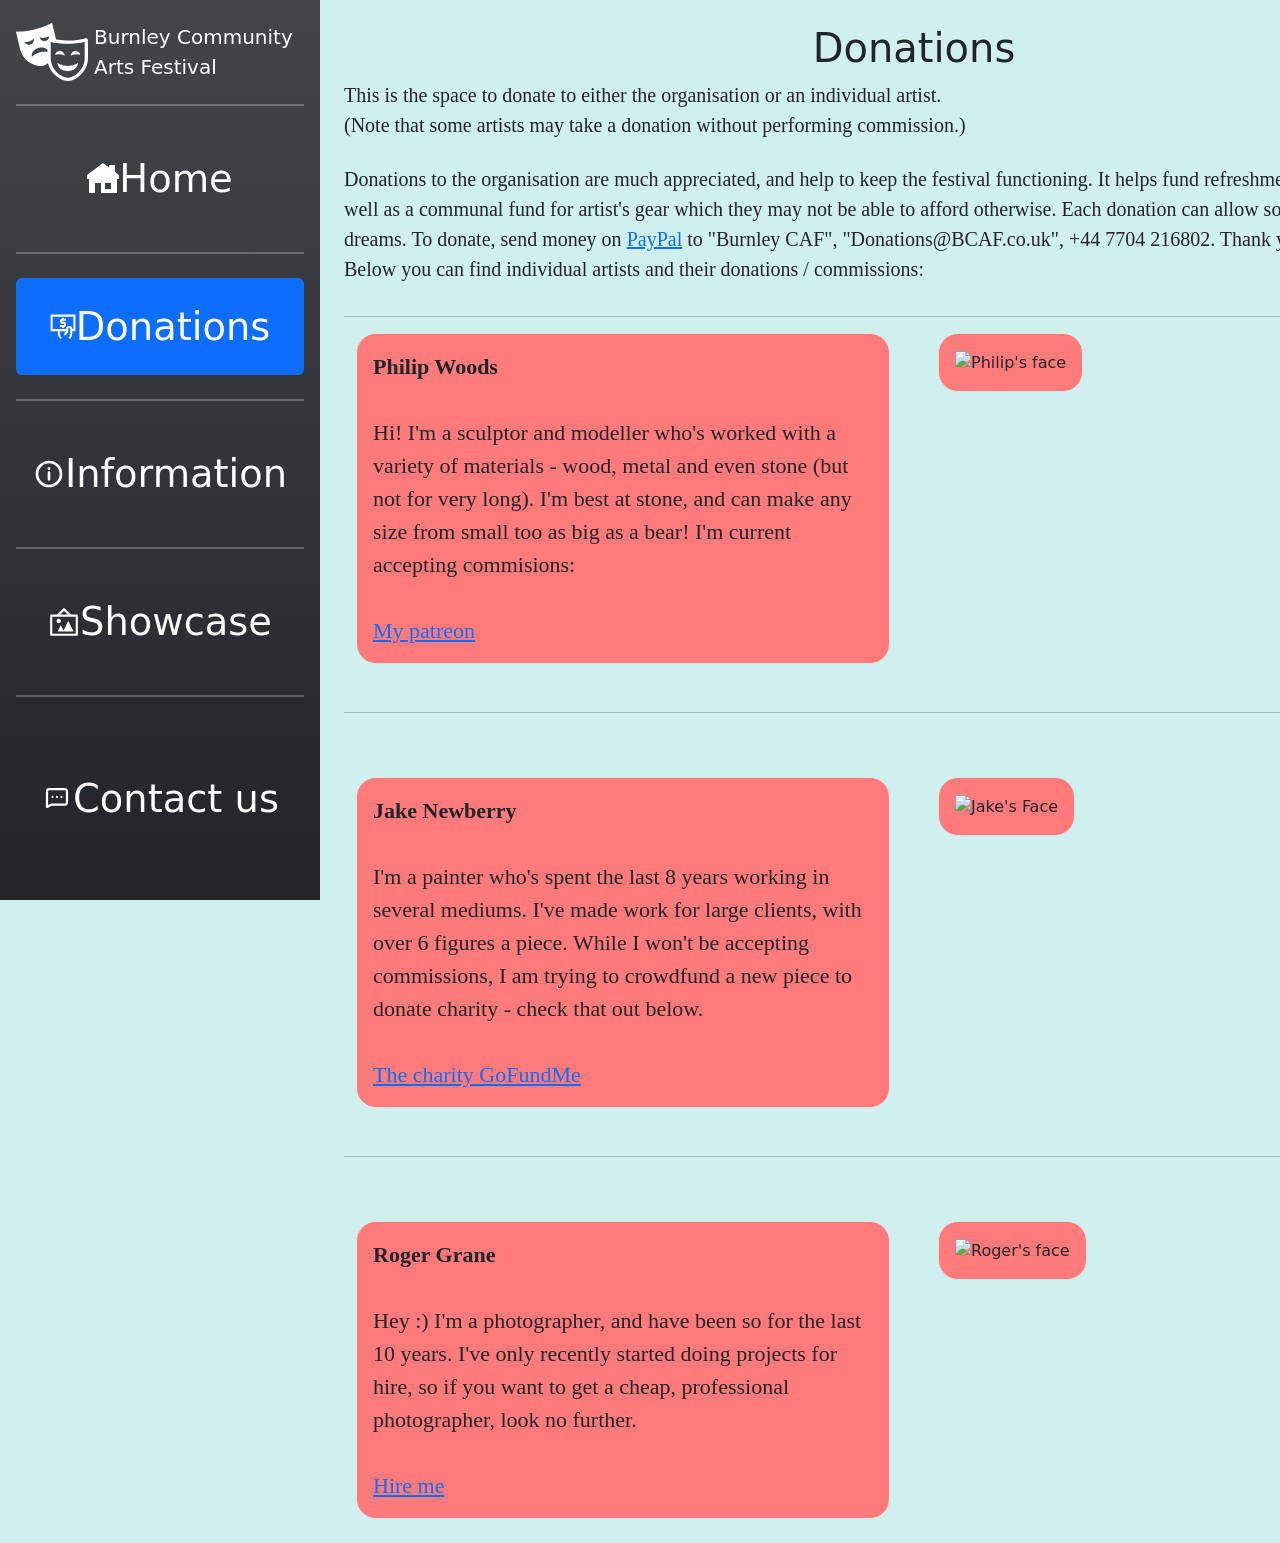
==== public/donation.html @ 47b30cad "bada bing bada boom" ====
<!DOCTYPE html>
<html lang="en">

<head>
    <title>BCAF: Donations</title>
    <link href="https://cdn.jsdelivr.net/npm/bootstrap@5.0.2/dist/css/bootstrap.min.css" rel="stylesheet"
        integrity="sha384-EVSTQN3/azprG1Anm3QDgpJLIm9Nao0Yz1ztcQTwFspd3yD65VohhpuuCOmLASjC" crossorigin="anonymous">
    <link rel="stylesheet" href="styles.css">
    <link rel="apple-touch-icon" sizes="180x180" href="/apple-touch-icon.png">
    <link rel="icon" type="image/png" sizes="32x32" href="/favicon-32x32.png">
    <link rel="icon" type="image/png" sizes="16x16" href="/favicon-16x16.png">
    <link rel="manifest" href="/site.webmanifest">
</head>
</head>

<body>
    
    <div class="d-flex" style="min-height: 100vh;">
        <!-- SIDEBAR -->
        <section data-name="sidebar" class="flex-shrink-0" style="width:25%; min-width:175px;">
            <div class="d-flex flex-column p-3 text-white bg-dark bg-gradient position-fixed h-100"
                style="overflow:hidden; width:25%; min-width:175px;" id="navbar">
                <a class="d-flex align-items-center mb-3 mb-md-0 me-md-auto text-white text-decoration-none">
                    <svg height="72px" width="72px" version="1.1" id="_x32_" xmlns="http://www.w3.org/2000/svg"
                        xmlns:xlink="http://www.w3.org/1999/xlink" viewBox="0 0 512 512" xml:space="preserve"
                        fill="#ffffff">
                        <g id="SVGRepo_bgCarrier" stroke-width="0"></g>
                        <g id="SVGRepo_tracerCarrier" stroke-linecap="round" stroke-linejoin="round"></g>
                        <g id="SVGRepo_iconCarrier">
                            <style type="text/css">
                                .st0 {
                                    fill: #ffffff;
                                }
                            </style>
                            <g>
                                <path class="st0"
                                    d="M293.686,333.324c5.976,52.529,58.497,59.684,74.014,59.684c15.521,0,68.042-7.155,74.01-59.684 c-9.545,8.358-40.582,22.691-74.01,22.691C334.276,356.014,303.239,341.681,293.686,333.324z">
                                </path>
                                <path class="st0"
                                    d="M312.681,272.069c12.31,1.33,23.671,5.338,33.591,11.37c0.394-17.695-12.824-33.041-30.747-34.969 c-17.827-1.92-33.926,10.126-37.423,27.344C288.894,272.189,300.622,270.778,312.681,272.069z">
                                </path>
                                <path class="st0"
                                    d="M389.129,283.439c9.919-6.032,21.285-10.039,33.587-11.37c12.067-1.291,23.786,0.12,34.579,3.745 c-3.498-17.218-19.596-29.264-37.42-27.344C401.948,250.398,388.73,265.744,389.129,283.439z">
                                </path>
                                <path class="st0"
                                    d="M511.724,171.919c0,0-0.02-0.216-0.036-0.327l-0.02-0.104l-0.02-0.144c-0.948-6.86-5.975-12.389-13.05-13.106 c-5.765-0.59-11.586,2.35-17.119,3.673c-11.405,2.693-22.97,4.74-34.535,6.462c-30.085,4.478-60.56,6.549-90.964,5.832 c-23.604-0.55-47.223-2.621-70.552-6.278c-8.7-36.101-23.006-95.259-27.058-112.023c-0.82-3.402-1.43-8.724-8.29-3.792 c-4.96,3.593-54.665,28.874-118.249,44.243C68.247,111.724,12.475,111.916,6.42,111c-8.346-1.275-6.466,3.744-5.641,7.146 C5.133,136.16,21.294,203.039,29.7,237.777c20.496,84.87,111.994,128.117,164.213,115.489c11.242-2.717,22.918-8.573,34.125-16.939 c11.282,46.108,43.136,86.902,84.714,109.784c13.413,7.378,28.077,12.979,43.311,15.027c14.935,2.023,29.942-0.167,44.14-5.02 c27.938-9.56,52.665-28.213,71.624-50.649c18.481-21.886,31.731-48.227,37.172-76.408c2.506-12.964,2.848-25.934,2.848-39.073 V186.977C511.848,182.029,512.262,176.842,511.724,171.919z M61.156,185.351c11.358,0.972,23.082-0.398,34.487-4.493 c11.656-4.176,21.776-10.733,29.99-18.932c4.534,17.098-4.705,35.129-21.679,41.2C87.086,209.182,68.606,201.262,61.156,185.351z M223.564,256.612c-13.808-2.852-33.539-3.991-52.84,0.685c-28.596,6.908-52.18,25.576-58.625,34.691 c-5.744-46.156,37.694-63.134,50.98-66.354c10.202-2.47,40.001-5.832,60.485,12.629V256.612z M231.835,159.648 c-1.932,3.928-4.581,7.466-7.844,10.406c-5.008,4.526-11.405,7.633-18.6,8.581c-17.875,2.327-34.324-9.489-38.108-26.794 c11.07,3.554,23.046,4.764,35.328,3.171c12.019-1.57,23.082-5.705,32.734-11.76C235.564,149.083,234.289,154.677,231.835,159.648z M488.574,284.937c0,12.708,0.16,25.337-2.079,37.91c-1.933,10.867-5.247,21.448-9.72,31.519c-0.056,0.104-0.112,0.231-0.164,0.358 c-0.015,0.048-0.055,0.104-0.071,0.175c-0.088,0.183-0.164,0.374-0.251,0.557c-0.159,0.374-0.339,0.749-0.518,1.14 c0.048-0.144,0.123-0.263,0.179-0.415c-11.354,24.644-29.67,46.164-51.892,61.66c-12.302,8.589-26.109,15.593-40.813,18.939 c-13.732,3.155-27.284,1.825-40.57-2.701c-27.826-9.506-52.032-29.814-69.01-53.526c-13.286-18.564-22.277-40.076-25.496-62.576 c-0.88-6.103-1.326-12.302-1.326-18.516V184.149c14.274,3.513,28.83,6.102,43.438,8.07c9.314,1.275,18.676,2.295,27.986,3.14 c31.193,2.805,62.548,2.964,93.757,0.43c25.66-2.079,51.514-5.497,76.551-11.656V284.937z">
                                </path>
                            </g>
                        </g>
                    </svg>
                    <span class="fs-5" style="padding: 6px;">Burnley Community Arts Festival</span>
                </a>
                <hr style="border-top: 2px outset rgb(255, 255, 255);">
                <ul class="nav nav-pills flex-column mb-auto flex-grow-1">
                    <li class="nav-item flex-grow-1">
                        <a href="index.html" class="nav-link text-white my-2">
                            <svg width="32px" height="32px" viewBox="0 0 16 16" fill="none"
                                xmlns="http://www.w3.org/2000/svg" transform="matrix(1, 0, 0, 1, 0, 0)">
                                <g id="SVGRepo_bgCarrier" stroke-width="0"></g>
                                <g id="SVGRepo_tracerCarrier" stroke-linecap="round" stroke-linejoin="round"></g>
                                <g id="SVGRepo_iconCarrier">
                                    <path fill-rule="evenodd" clip-rule="evenodd"
                                        d="M8 0L0 6V8H1V15H4V10H7V15H15V8H16V6L14 4.5V1H11V2.25L8 0ZM9 10H12V13H9V10Z"
                                        fill="#ffffff"></path>
                                </g>
                            </svg>
                            Home
                        </a>
                    </li>
                    <hr style="border-top: 2px outset rgb(255, 255, 255);">
                    <li class="nav-item flex-grow-1">
                        <a href="#" class="nav-link active text-white my-2 ">
                            <svg width="26px" height="26px" viewBox="0 0 24.00 24.00" id="Layer_1" data-name="Layer 1"
                                xmlns="http://www.w3.org/2000/svg" fill="#ffffff" stroke="#ffffff"
                                transform="rotate(0)matrix(1, 0, 0, 1, 0, 0)">
                                <g id="SVGRepo_bgCarrier" stroke-width="0" transform="translate(0,0), scale(1)"></g>
                                <g id="SVGRepo_tracerCarrier" stroke-linecap="round" stroke-linejoin="round"
                                    stroke="#37ff00" stroke-width="0.144"></g>
                                <g id="SVGRepo_iconCarrier">
                                    <defs>
                                        <style>
                                            .cls-1 {
                                                fill: none;
                                                stroke: #ffffff;
                                                stroke-miterlimit: 10;
                                                stroke-width: 1.91px;
                                            }
                                        </style>
                                    </defs>
                                    <polyline class="cls-1"
                                        points="15.82 14.86 8.18 14.86 1.5 14.86 1.5 1.5 22.5 1.5 22.5 14.86 19.64 14.86">
                                    </polyline>
                                    <path class="cls-1"
                                        d="M9.14,11.05h3.34a1.44,1.44,0,0,0,1.43-1.44h0a1.43,1.43,0,0,0-1.43-1.43h-1a1.43,1.43,0,0,1-1.43-1.43h0a1.43,1.43,0,0,1,1.43-1.43h3.34">
                                    </path>
                                    <line class="cls-1" x1="12" y1="3.41" x2="12" y2="5.32"></line>
                                    <line class="cls-1" x1="12" y1="11.05" x2="12" y2="12.95"></line>
                                    <path class="cls-1"
                                        d="M17.73,22.5h0a6.52,6.52,0,0,0,1.91-4.61v-4A1.91,1.91,0,0,0,17.73,12h0a1.9,1.9,0,0,0-1.91,1.91v2.86l-.2.1a3.1,3.1,0,0,0-1.71,2.77h0">
                                    </path>
                                    <path class="cls-1" d="M8.18,14.86v3a6.52,6.52,0,0,0,1.91,4.61"></path>
                                </g>
                            </svg>
                            Donations
                        </a>
                    </li>
                    <hr style="border-top: 2px outset rgb(255, 255, 255);">
                    <li class="nav-item flex-grow-1">
                        <a href="info.html" class="nav-link text-white my-2 ">
                            <svg width="32px" height="32px" viewBox="0 0 24 24" fill="none"
                                xmlns="http://www.w3.org/2000/svg" transform="matrix(1, 0, 0, 1, 0, 0)">
                                <g id="SVGRepo_bgCarrier" stroke-width="0"></g>
                                <g id="SVGRepo_tracerCarrier" stroke-linecap="round" stroke-linejoin="round"></g>
                                <g id="SVGRepo_iconCarrier">
                                    <g id="Warning / Info">
                                        <path id="Vector"
                                            d="M12 11V16M12 21C7.02944 21 3 16.9706 3 12C3 7.02944 7.02944 3 12 3C16.9706 3 21 7.02944 21 12C21 16.9706 16.9706 21 12 21ZM12.0498 8V8.1L11.9502 8.1002V8H12.0498Z"
                                            stroke="#ffffff" stroke-width="2" stroke-linecap="round"
                                            stroke-linejoin="round"></path>
                                    </g>
                                </g>
                            </svg>
                            Information
                        </a>
                    </li>
                    <hr style="border-top: 2px outset rgb(255, 255, 255);">
                    <li class="nav-item flex-grow-1">
                        <a href="showcase.html" class="nav-link text-white my-2 ">
                            <svg width="32px" height="32px" viewBox="0 0 15 15" version="1.1" id="art-gallery"
                                xmlns="http://www.w3.org/2000/svg" fill="#ffffff" stroke="#ffffff"
                                stroke-width="0.00015000000000000001" transform="matrix(1, 0, 0, 1, 0, 0)">
                                <g id="SVGRepo_bgCarrier" stroke-width="0"></g>
                                <g id="SVGRepo_tracerCarrier" stroke-linecap="round" stroke-linejoin="round"></g>
                                <g id="SVGRepo_iconCarrier">
                                    <path
                                        d="M10.71,4L7.85,1.15C7.6555,0.9539,7.339,0.9526,7.1429,1.1471C7.1419,1.1481,7.141,1.149,7.14,1.15L4.29,4H1.5 C1.2239,4,1,4.2239,1,4.5v9C1,13.7761,1.2239,14,1.5,14h12c0.2761,0,0.5-0.2239,0.5-0.5v-9C14,4.2239,13.7761,4,13.5,4H10.71z M7.5,2.21L9.29,4H5.71L7.5,2.21z M13,13H2V5h11V13z M5,8C4.4477,8,4,7.5523,4,7s0.4477-1,1-1s1,0.4477,1,1S5.5523,8,5,8z M12,12 H4.5L6,9l1.25,2.5L9.5,7L12,12z">
                                    </path>
                                </g>
                            </svg>
                            Showcase
                        </a>
                    </li>
                    <hr style="border-top: 2px outset rgb(255, 255, 255);">
                    <li class="nav-item flex-grow-1">
                        <a href="contact.html" class="nav-link text-white my-2">
                            <svg width="32px" height="32px" viewBox="-2.4 -2.4 28.80 28.80" fill="none"
                                xmlns="http://www.w3.org/2000/svg" transform="matrix(-1, 0, 0, 1, 0, 0)rotate(0)">
                                <g id="SVGRepo_bgCarrier" stroke-width="0"></g>
                                <g id="SVGRepo_tracerCarrier" stroke-linecap="round" stroke-linejoin="round"></g>
                                <g id="SVGRepo_iconCarrier">
                                    <path
                                        d="M8 11H8.01M12 11H12.01M16 11H16.01M21 20L17.6757 18.3378C17.4237 18.2118 17.2977 18.1488 17.1656 18.1044C17.0484 18.065 16.9277 18.0365 16.8052 18.0193C16.6672 18 16.5263 18 16.2446 18H6.2C5.07989 18 4.51984 18 4.09202 17.782C3.71569 17.5903 3.40973 17.2843 3.21799 16.908C3 16.4802 3 15.9201 3 14.8V7.2C3 6.07989 3 5.51984 3.21799 5.09202C3.40973 4.71569 3.71569 4.40973 4.09202 4.21799C4.51984 4 5.0799 4 6.2 4H17.8C18.9201 4 19.4802 4 19.908 4.21799C20.2843 4.40973 20.5903 4.71569 20.782 5.09202C21 5.51984 21 6.0799 21 7.2V20Z"
                                        stroke="#ffffff" stroke-width="2" stroke-linecap="round"
                                        stroke-linejoin="round"></path>
                                </g>
                            </svg>
                            Contact us
                        </a>
                    </li>
                </ul>
            </div>
        </section>
        <!-- MAIN PAGE -->
        <section data-name="mainPageSec" class="flex-grow-1 p-4">
            <div data-name="mainPage" class="pastNav" id="Main" style=" display: flex; flex-direction: column;">
                <h1 style="align-self: center;">
                    Donations
                </h1>
                <div
                    style="font-size: clamp(12px, 2vw, 20px); font-family:Cambria, Cochin, Georgia, Times, 'Times New Roman', serif;">
                    This is the space to donate to either the organisation or an individual artist.
                    <br>
                    (Note that some artists may take a donation without performing commission.)
                </div>
                <br>
                <p class="paras">
                    Donations to the organisation are much appreciated, and help to keep the festival functioning. It
                    helps fund refreshments during the event, as well as a communal fund for artist's gear which they
                    may not be able to afford otherwise. Each donation can allow someone to follow their dreams. To donate,
                    send money on <a href="https://www.paypal.com/uk/home">PayPal</a> to "Burnley CAF", "Donations@BCAF.co.uk", +44 7704 216802. Thank you :)

                    <br>

                    Below you can find individual artists and their donations / commissions:
                </p>
                <hr>
                <div class="container overflow-hidden" style="width: max-content;"> <!--boot grid-->
                    <div class="row gy-5 gx-5">
                        <div class="col-6">
                            <div class="p-3 border artist-com artist-com-desc">
                                <b>Philip Woods </b>
                                <br> <br>
                                Hi! I'm a sculptor and modeller who's worked with a variety of materials - wood, metal and even stone (but not for very long). I'm best at stone, and can make any size from small too as big as a bear!
                                I'm current accepting commisions:
                                <br>
                                <br>
                                <a href="https://www.patreon.com/">My patreon</a>
                            </div>
                        </div>
                        <div class="col-6">
                            <div class="p-3 border artist-com"><img alt="Philip's face" class="artist-com-img" src="../images/Artist1.png"></div>
                        </div>
                        <hr>
                        <div class="col-6">
                            <div class="p-3 border artist-com artist-com-desc">
                                <b>Jake Newberry </b> <br> <br>
                                I'm a painter who's spent the last 8 years working in several mediums. I've made work for large clients, with over 6 figures a piece. While I won't be accepting commissions, I am trying to crowdfund a new piece to donate charity - check that out below.
                                <br>
                                <br>
                                <a href="https://gofundme.com/"> The charity GoFundMe</a>
                            </div>
                        </div>
                        <div class="col-6">
                            <div class="p-3 border artist-com">
                                <img alt="Jake's Face" src="../images/Artist2.png" class="artist-com-img">
                            </div>
                        </div>
                        <hr>
                        <div class="col-6">
                            <div class="p-3 border artist-com artist-com-desc">
                                <b>Roger Grane</b>
                                <br> <br>

                                Hey :) I'm a photographer, and have been so for the last 10 years. I've only recently started doing projects for hire, so if you want to get a cheap, professional photographer, look no further.
                                <br> <br>
                                <a href="https://patreon.com/">Hire me</a>
                            </div>
                        </div>
                        <div class="col-6">
                            <div class="p-3 border artist-com">
                            <img alt="Roger's face" src="../images/Artist3.png" class="artist-com-img">
                            </div>
                        </div>
                    </div>
                </div>
            </div>
        </section>
    </div>
</body>
</html>
---- public/styles.css ----
svg {
  flex-shrink: 0 /* stops svgs shrinking */
}

#navbar .nav-link:hover:not(.active) {  /* hovering on a button (not when on the current page) */
  background-color: rgba(255, 255, 255, 0.15); /* changes button colour */
  transform: translateX(4px); /* moves right 4 pixels */
}
#navbar .nav-link {
  flex: 1 1 auto;             /* buttons can grow / shrink if needed*/
  display: flex; /* flex enabled */
  align-items: center;  /* items in middle - up and down */
  justify-content: center;  /* item goes in middle - left and right  */ 
  overflow: hidden; /* no scroll bar */
  width: clamp(20px, 5vw, 170px);           /* sets min and max */
  font-size: clamp(15px, 3vw, 60px);  /* sets min and max for font size  */
  transition: all 0.2s ease; /* defines transition style (otherwise would be instant) */
}
#navbar .nav-item {
  display: flex; /* flexy */
  flex: 1 1 auto; /* flex style */
}
section{
  background-color: rgba(206, 240, 238, 0.973) ;  /*background colour for main page (bootstrap overrides on sidebar) */
}

/* Hides scrollbar for some engines */
body::-webkit-scrollbar {
display:inline
}

/* Hides scrollbar for rest */
body{
overflow: auto; 
scrollbar-width: 2px; 
-ms-overflow-style: none; 
}

.img-resize { /* used to size townley-hall image */
  height: 300px;
  width: 500px;
  align-self: center;
}

.paras {/* min/max size, font for paragraph text */
  font-size: clamp(12px, 2vw, 20px); font-family:Cambria, Cochin, Georgia, Times, 'Times New Roman', serif;
}

.artist-com { /* background for some commission panels*/
  background-color: rgb(255, 123, 123);
  border-radius: 20px;
  height: fit-content;
  width: fit-content;
}

.artist-com-img { /*size of pfp for artists*/
  height:400px;
  width:400px
}

.artist-com-desc { /* desc for artists (different to paras to be bigger) */
  font-size: clamp(15px, 2.5vw, 22px);
  font-family:Cambria, Cochin, Georgia, Times, 'Times New Roman', serif;
}


.img-box { /* Used to keep the two images the same size (really awkawrd otherwise) */
  flex: 1;
  height: 400px;          
  display: flex;
  align-items: center;
  justify-content: center;
}

.img-box img { /* same as before, just assigning image to match size of container */
  max-width: 100%;
  max-height: 100%;
  object-fit: contain;    
}

.map-box iframe {/* fits container */
  width: 100%; 
  height: 100%;
  border: 0;
}

.artist-img-container { /* artist's img container*/
  height: clamp(250px, 35vw, 450px);
  display: flex;
  align-items: center;
  justify-content: center;
  overflow: hidden;
}

.artist-img { /* artist's image (fit container)*/
  max-width: 100%;
  max-height: 100%;
  object-fit: contain; 
}
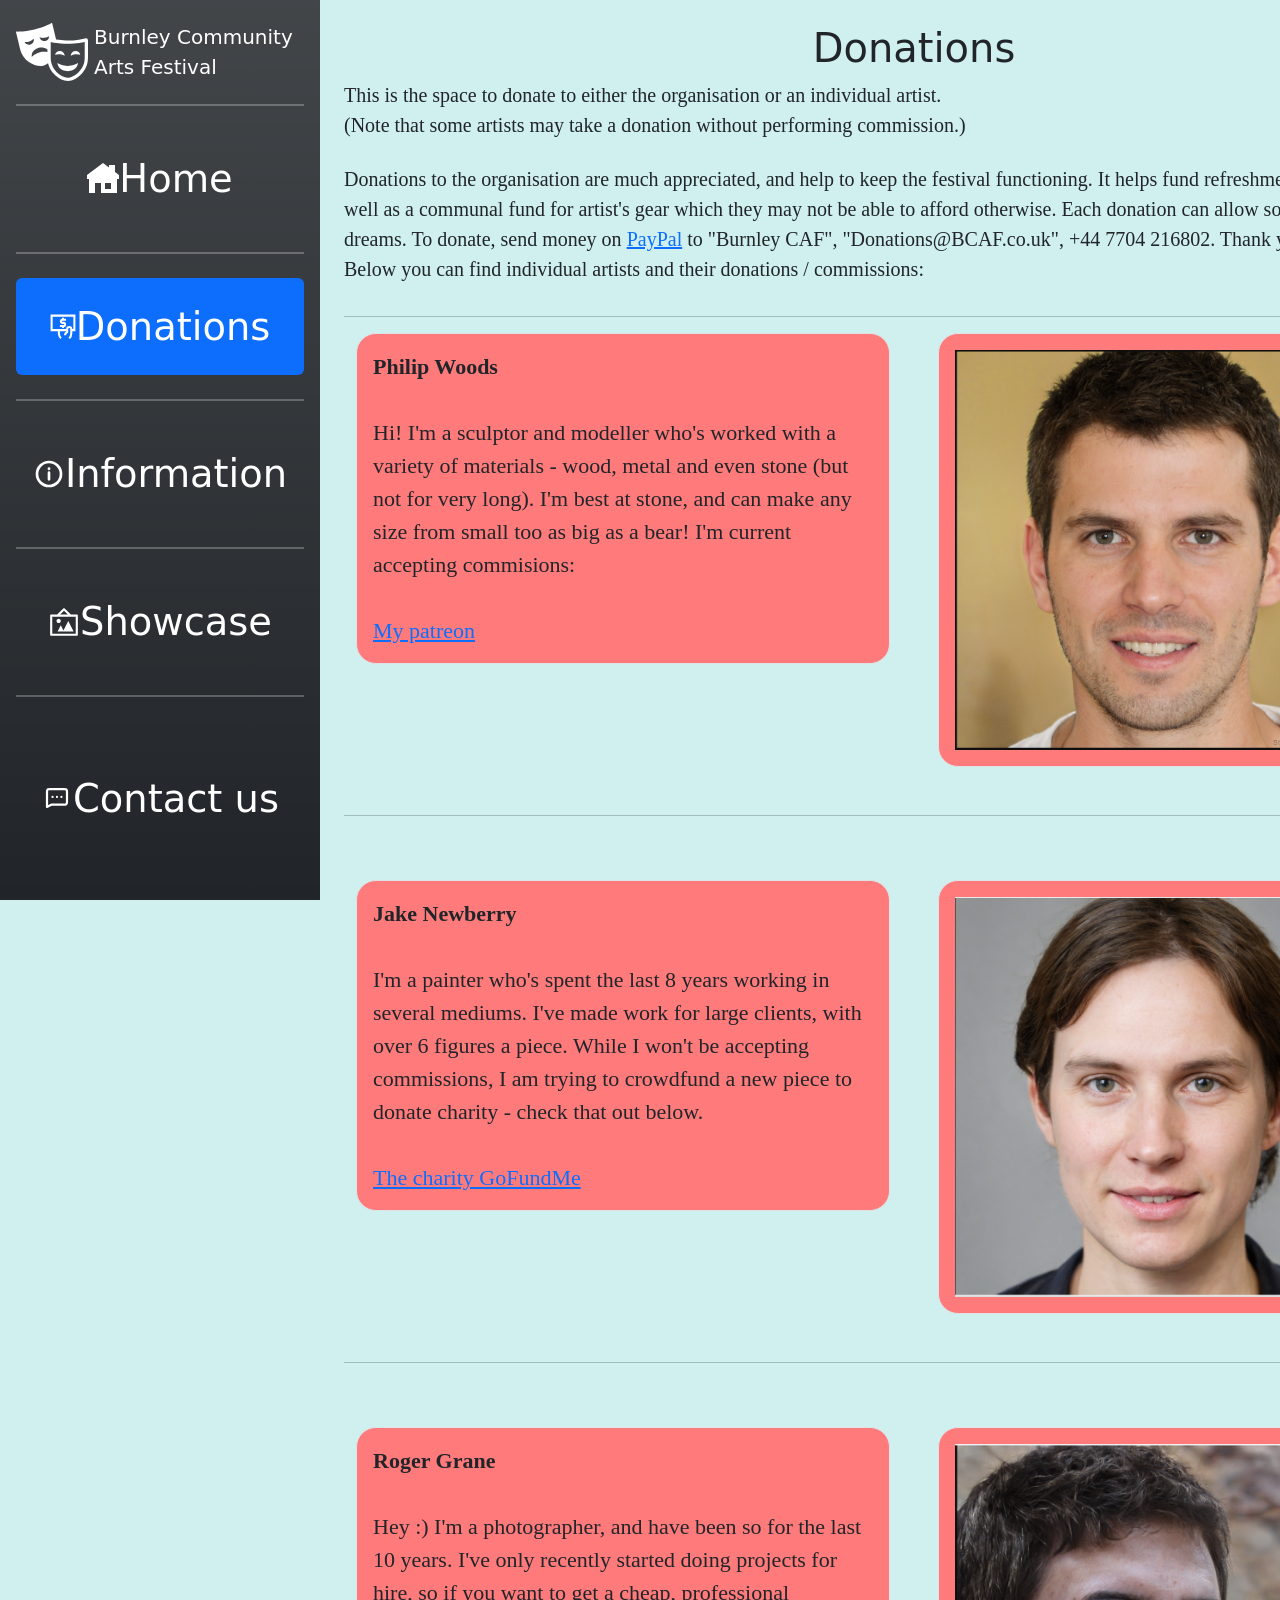
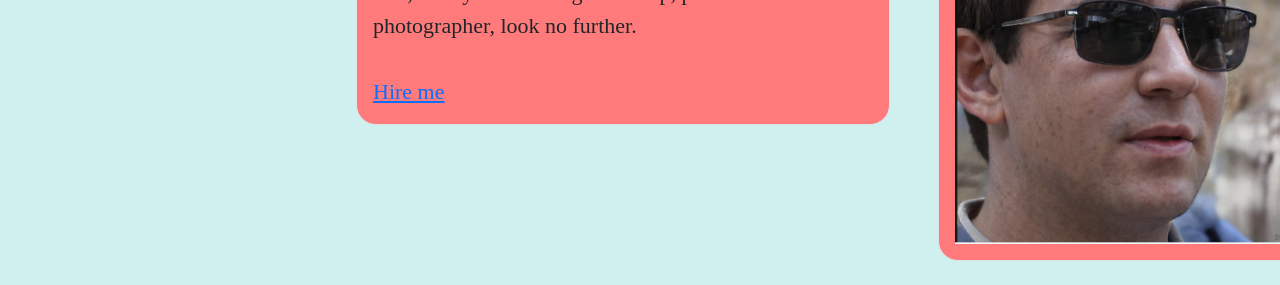
==== commit 7f402263: "fixed?" ====
--- a/public/donation.html
+++ b/public/donation.html
@@ -198,7 +198,7 @@
                             </div>
                         </div>
                         <div class="col-6">
-                            <div class="p-3 border artist-com"><img alt="Philip's face" class="artist-com-img" src="../images/Artist1.png"></div>
+                            <div class="p-3 border artist-com"><img alt="Philip's face" class="artist-com-img" src="/images/Artist1.png"></div>
                         </div>
                         <hr>
                         <div class="col-6">
@@ -212,7 +212,7 @@
                         </div>
                         <div class="col-6">
                             <div class="p-3 border artist-com">
-                                <img alt="Jake's Face" src="../images/Artist2.png" class="artist-com-img">
+                                <img alt="Jake's Face" src="/images/Artist2.png" class="artist-com-img">
                             </div>
                         </div>
                         <hr>
@@ -228,7 +228,7 @@
                         </div>
                         <div class="col-6">
                             <div class="p-3 border artist-com">
-                            <img alt="Roger's face" src="../images/Artist3.png" class="artist-com-img">
+                            <img alt="Roger's face" src="/images/Artist3.png" class="artist-com-img">
                             </div>
                         </div>
                     </div>
